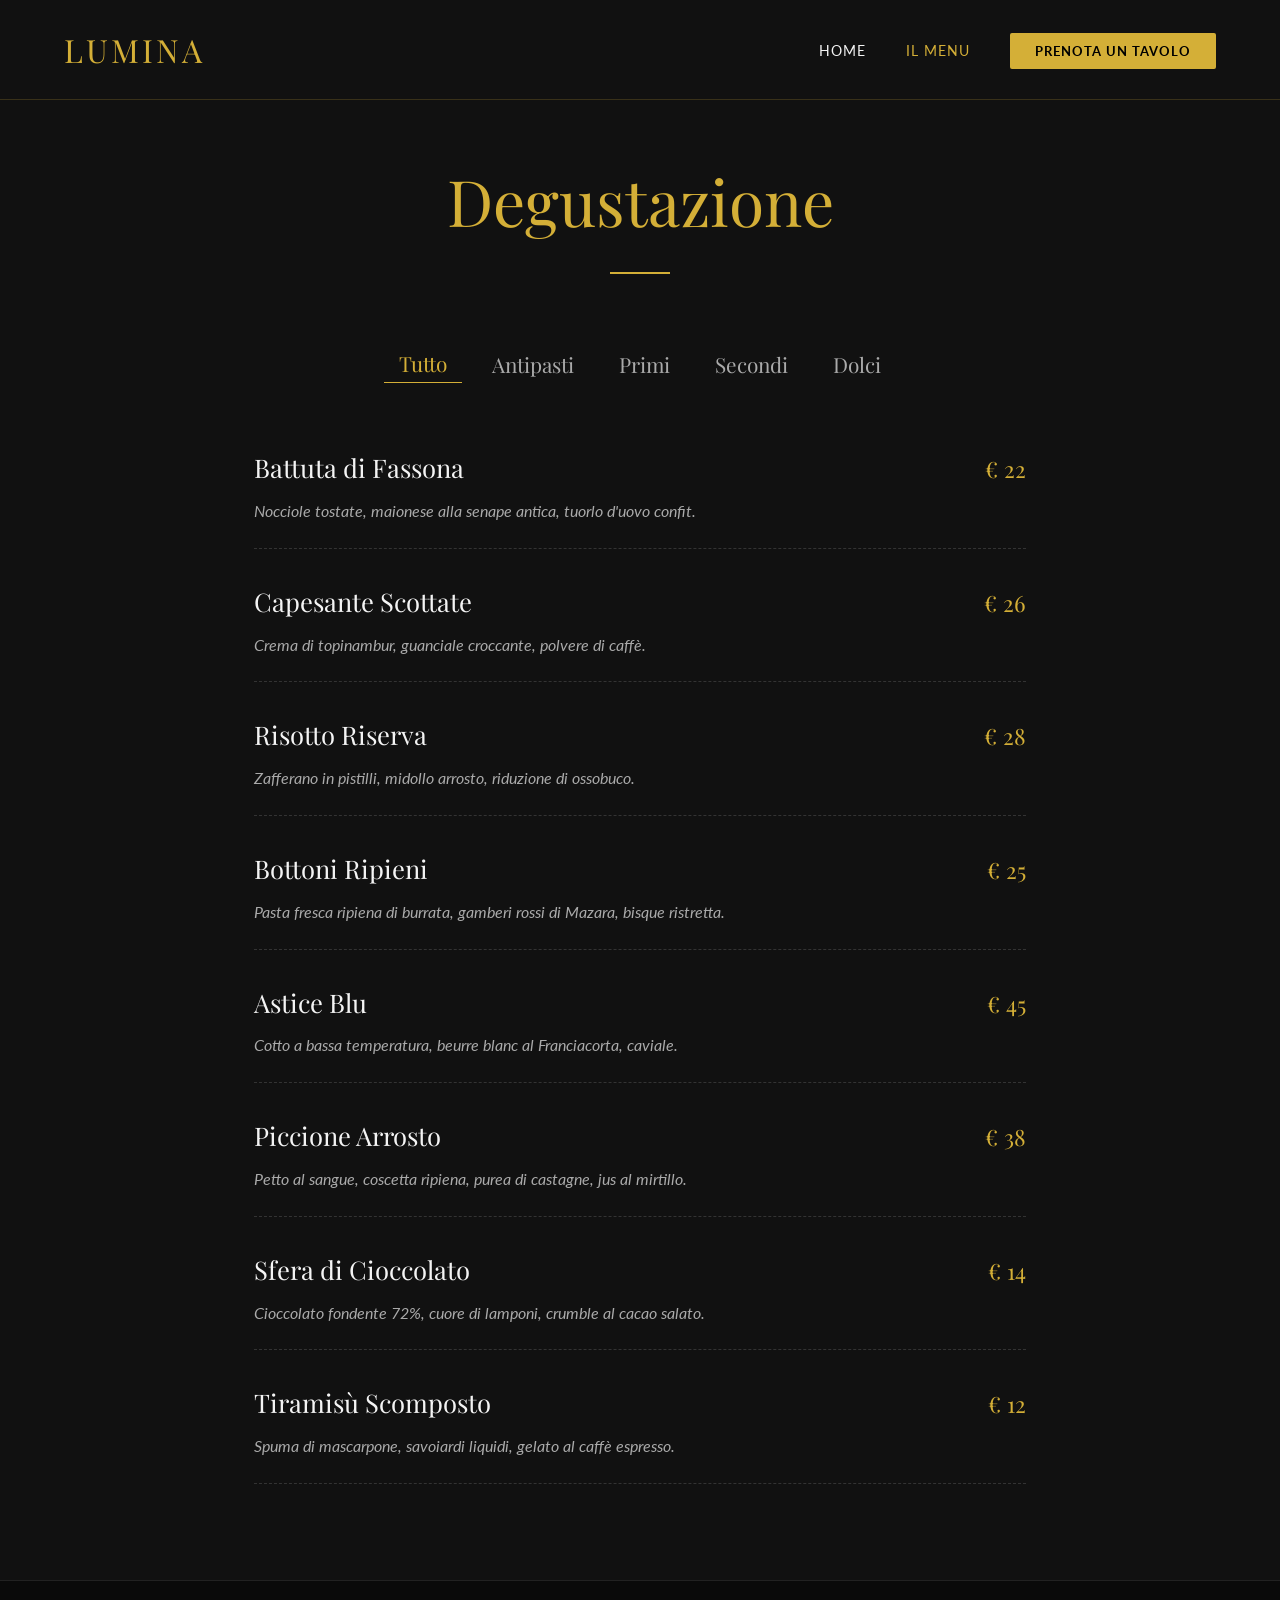
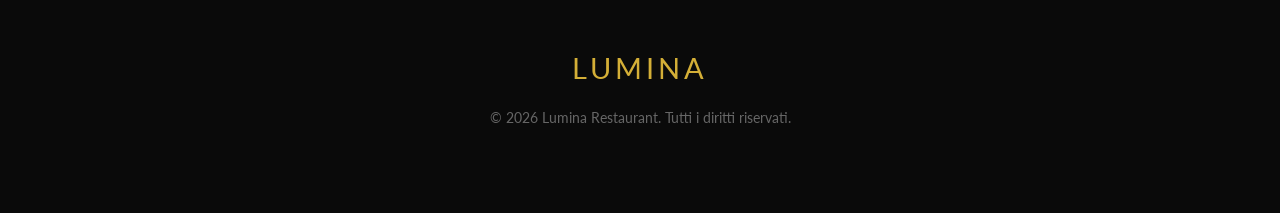
==== menu.html @ 6d0d4cee "Add files via upload" ====
<!DOCTYPE html>
<html lang="it">
<head>
    <meta charset="UTF-8">
    <meta name="viewport" content="width=device-width, initial-scale=1.0">
    <title>Menu | Lumina</title>
    <link rel="stylesheet" href="style.css">
    <link href="https://cdnjs.cloudflare.com/ajax/libs/font-awesome/6.0.0/css/all.min.css" rel="stylesheet">
    <link href="https://fonts.googleapis.com/css2?family=Playfair+Display:ital,wght@0,400;0,700;1,400&family=Lato:wght@300;400;700&display=swap" rel="stylesheet">
</head>
<body>
    <header style="background-color: #111;">
        <div class="logo">LUMINA</div>
        <nav>
            <ul>
                <li><a href="index.html">Home</a></li>
                <li><a href="menu.html" class="active">Il Menu</a></li>
                <li><a href="prenotazioni.html" class="btn-gold">Prenota un Tavolo</a></li>
            </ul>
        </nav>
    </header>

    <section class="page-title">
        <h1>Degustazione</h1>
        <div class="divider center"></div>
    </section>

    <section class="menu-section">
        <div class="menu-filters">
            <button class="filter-btn active" onclick="filtraMenu('tutti')">Tutto</button>
            <button class="filter-btn" onclick="filtraMenu('antipasti')">Antipasti</button>
            <button class="filter-btn" onclick="filtraMenu('primi')">Primi</button>
            <button class="filter-btn" onclick="filtraMenu('secondi')">Secondi</button>
            <button class="filter-btn" onclick="filtraMenu('dolci')">Dolci</button>
        </div>

        <div class="menu-container">
            <div class="menu-item antipasti">
                <div class="menu-header">
                    <h4>Battuta di Fassona</h4>
                    <span class="price">€ 22</span>
                </div>
                <p>Nocciole tostate, maionese alla senape antica, tuorlo d'uovo confit.</p>
            </div>
            
            <div class="menu-item antipasti">
                <div class="menu-header">
                    <h4>Capesante Scottate</h4>
                    <span class="price">€ 26</span>
                </div>
                <p>Crema di topinambur, guanciale croccante, polvere di caffè.</p>
            </div>

            <div class="menu-item primi">
                <div class="menu-header">
                    <h4>Risotto Riserva</h4>
                    <span class="price">€ 28</span>
                </div>
                <p>Zafferano in pistilli, midollo arrosto, riduzione di ossobuco.</p>
            </div>

            <div class="menu-item primi">
                <div class="menu-header">
                    <h4>Bottoni Ripieni</h4>
                    <span class="price">€ 25</span>
                </div>
                <p>Pasta fresca ripiena di burrata, gamberi rossi di Mazara, bisque ristretta.</p>
            </div>

            <div class="menu-item secondi">
                <div class="menu-header">
                    <h4>Astice Blu</h4>
                    <span class="price">€ 45</span>
                </div>
                <p>Cotto a bassa temperatura, beurre blanc al Franciacorta, caviale.</p>
            </div>

            <div class="menu-item secondi">
                <div class="menu-header">
                    <h4>Piccione Arrosto</h4>
                    <span class="price">€ 38</span>
                </div>
                <p>Petto al sangue, coscetta ripiena, purea di castagne, jus al mirtillo.</p>
            </div>

            <div class="menu-item dolci">
                <div class="menu-header">
                    <h4>Sfera di Cioccolato</h4>
                    <span class="price">€ 14</span>
                </div>
                <p>Cioccolato fondente 72%, cuore di lamponi, crumble al cacao salato.</p>
            </div>
            
            <div class="menu-item dolci">
                <div class="menu-header">
                    <h4>Tiramisù Scomposto</h4>
                    <span class="price">€ 12</span>
                </div>
                <p>Spuma di mascarpone, savoiardi liquidi, gelato al caffè espresso.</p>
            </div>
        </div>
    </section>

    <footer>
        <div class="footer-content">
            <div class="footer-logo">LUMINA</div>
            <p>© 2026 Lumina Restaurant. Tutti i diritti riservati.</p>
        </div>
    </footer>

    <script src="script.js"></script>
</body>
</html>
---- style.css ----
@import url('https://fonts.googleapis.com/css2?family=Playfair+Display:ital,wght@0,400;0,700;1,400&family=Lato:wght@300;400;700&display=swap');

:root {
    --bg-dark: #111111;
    --bg-card: #1a1a1a;
    --gold: #d4af37;
    --gold-hover: #f1cc55;
    --text-light: #f4f4f4;
    --text-muted: #aaaaaa;
    --font-heading: 'Playfair Display', serif;
    --font-body: 'Lato', sans-serif;
}

* { margin: 0; padding: 0; box-sizing: border-box; }
body { background-color: var(--bg-dark); color: var(--text-light); font-family: var(--font-body); line-height: 1.6; }
h1, h2, h3, h4, .logo { font-family: var(--font-heading); font-weight: 400; }
a { text-decoration: none; color: inherit; }

/* --- HEADER --- */
header { display: flex; justify-content: space-between; align-items: center; padding: 1.5rem 5%; position: fixed; width: 100%; top: 0; z-index: 1000; background: rgba(17, 17, 17, 0.8); backdrop-filter: blur(10px); border-bottom: 1px solid rgba(212, 175, 55, 0.2); }
.logo { font-size: 2rem; color: var(--gold); letter-spacing: 3px; }
nav ul { display: flex; gap: 2.5rem; list-style: none; align-items: center; }
nav a { font-size: 0.9rem; text-transform: uppercase; letter-spacing: 1px; transition: 0.3s; }
nav a:hover, nav a.active { color: var(--gold); }

/* BOTTONI */
.btn-gold { background: var(--gold); color: #000; padding: 10px 25px; font-weight: 700; text-transform: uppercase; letter-spacing: 1px; font-size: 0.8rem; transition: 0.3s; border-radius: 2px; }
.btn-gold:hover { background: var(--gold-hover); }
.btn-gold-outline { border: 1px solid var(--gold); color: var(--gold); padding: 12px 30px; font-weight: 400; text-transform: uppercase; letter-spacing: 2px; transition: 0.3s; }
.btn-gold-outline:hover { background: var(--gold); color: #000; }

/* --- HERO CON PARALLASSE --- */
.hero-parallax { background-image: url('https://images.unsplash.com/photo-1514933651103-005eec06c04b?q=80&w=1920&auto=format&fit=crop'); background-attachment: fixed; background-position: center; background-repeat: no-repeat; background-size: cover; height: 100vh; display: flex; align-items: center; justify-content: center; text-align: center; }
.hero-overlay { background: rgba(0, 0, 0, 0.6); padding: 50px; border: 1px solid rgba(212, 175, 55, 0.3); backdrop-filter: blur(3px); }
.hero-overlay h1 { font-size: 5rem; color: var(--gold); margin-bottom: 10px; font-style: italic; }
.hero-overlay p { font-size: 1.2rem; color: var(--text-light); margin-bottom: 40px; font-family: var(--font-heading); }

/* --- SEZIONE STORIA --- */
.story-section { padding: 6rem 5%; max-width: 1200px; margin: 0 auto; }
.story-content { display: flex; align-items: center; gap: 4rem; flex-wrap: wrap; }
.story-text, .story-image { flex: 1; min-width: 300px; }
.story-text h2 { font-size: 3rem; color: var(--gold); }
.divider { width: 60px; height: 2px; background: var(--gold); margin: 20px 0; }
.divider.center { margin: 20px auto; }
.story-text p { font-size: 1.1rem; color: var(--text-muted); margin-bottom: 30px; }
.link-discover { color: var(--gold); font-family: var(--font-heading); font-size: 1.2rem; font-style: italic; transition: 0.3s; }
.link-discover:hover { color: var(--text-light); }
.story-image img { width: 100%; border: 1px solid rgba(212, 175, 55, 0.3); padding: 15px; }

/* --- PIATTI FIRMATI --- */
.signature-dishes { padding: 5rem 5%; background: var(--bg-card); text-align: center; }
.signature-dishes h2 { font-size: 3rem; color: var(--gold); }
.dish-grid { display: grid; grid-template-columns: repeat(auto-fit, minmax(300px, 1fr)); gap: 3rem; margin-top: 4rem; }
.dish-card { text-align: center; }
.img-wrapper { overflow: hidden; margin-bottom: 20px; border-radius: 2px; }
.dish-card img { width: 100%; height: 350px; object-fit: cover; transition: transform 0.6s ease; }
.dish-card:hover img { transform: scale(1.08); }
.dish-card h3 { font-size: 1.8rem; margin-bottom: 10px; color: var(--gold); }
.dish-card p { color: var(--text-muted); }

/* --- MENU PAGINA --- */
.page-title { padding: 150px 5% 50px; text-align: center; }
.page-title h1 { font-size: 4rem; color: var(--gold); }
.menu-section { max-width: 900px; margin: 0 auto; padding: 0 5% 6rem; }
.menu-filters { display: flex; justify-content: center; gap: 15px; margin-bottom: 4rem; flex-wrap: wrap; }
.filter-btn { background: transparent; border: none; color: var(--text-muted); font-family: var(--font-heading); font-size: 1.3rem; cursor: pointer; transition: 0.3s; padding: 5px 15px; }
.filter-btn:hover, .filter-btn.active { color: var(--gold); border-bottom: 1px solid var(--gold); }
.menu-container { display: flex; flex-direction: column; gap: 2rem; }
.menu-item { border-bottom: 1px dashed #333; padding-bottom: 1.5rem; transition: opacity 0.4s; }
.menu-header { display: flex; justify-content: space-between; align-items: baseline; margin-bottom: 10px; }
.menu-header h4 { font-size: 1.6rem; color: var(--text-light); }
.menu-header .price { color: var(--gold); font-family: var(--font-heading); font-size: 1.4rem; }
.menu-item p { color: var(--text-muted); font-style: italic; }

/* --- PRENOTAZIONI PAGINA --- */
.reservation-section { padding: 150px 5% 6rem; max-width: 1100px; margin: 0 auto; }
.res-container { display: flex; flex-wrap: wrap; gap: 4rem; background: var(--bg-card); padding: 4rem; border: 1px solid #333; }
.res-info { flex: 1; min-width: 300px; }
.res-info h2 { font-size: 3rem; color: var(--gold); }
.res-info h3 { color: var(--text-light); margin-top: 30px; font-size: 1.5rem; }
.res-form { flex: 1.5; min-width: 300px; }
.form-row { display: flex; gap: 20px; flex-wrap: wrap; }
.input-group { flex: 1; min-width: 200px; margin-bottom: 25px; }
.input-group label { display: block; color: var(--gold); font-size: 0.9rem; margin-bottom: 8px; text-transform: uppercase; letter-spacing: 1px; }
.input-group input, .input-group select, .input-group textarea { width: 100%; background: transparent; border: none; border-bottom: 1px solid #555; color: white; padding: 10px 0; font-family: var(--font-body); font-size: 1rem; transition: 0.3s; }
.input-group input:focus, .input-group select:focus, .input-group textarea:focus { outline: none; border-bottom-color: var(--gold); }
.input-group select option { background: var(--bg-card); color: white; }

/* --- FOOTER --- */
footer { text-align: center; padding: 4rem 5%; border-top: 1px solid #222; background: #0a0a0a; }
.footer-logo { font-size: 1.8rem; color: var(--gold); letter-spacing: 4px; margin-bottom: 15px; }
.footer-content p { color: #666; font-size: 0.9rem; margin-bottom: 20px; }
.socials a { color: var(--gold); font-size: 1.2rem; margin: 0 10px; transition: 0.3s; }
.socials a:hover { color: var(--text-light); }
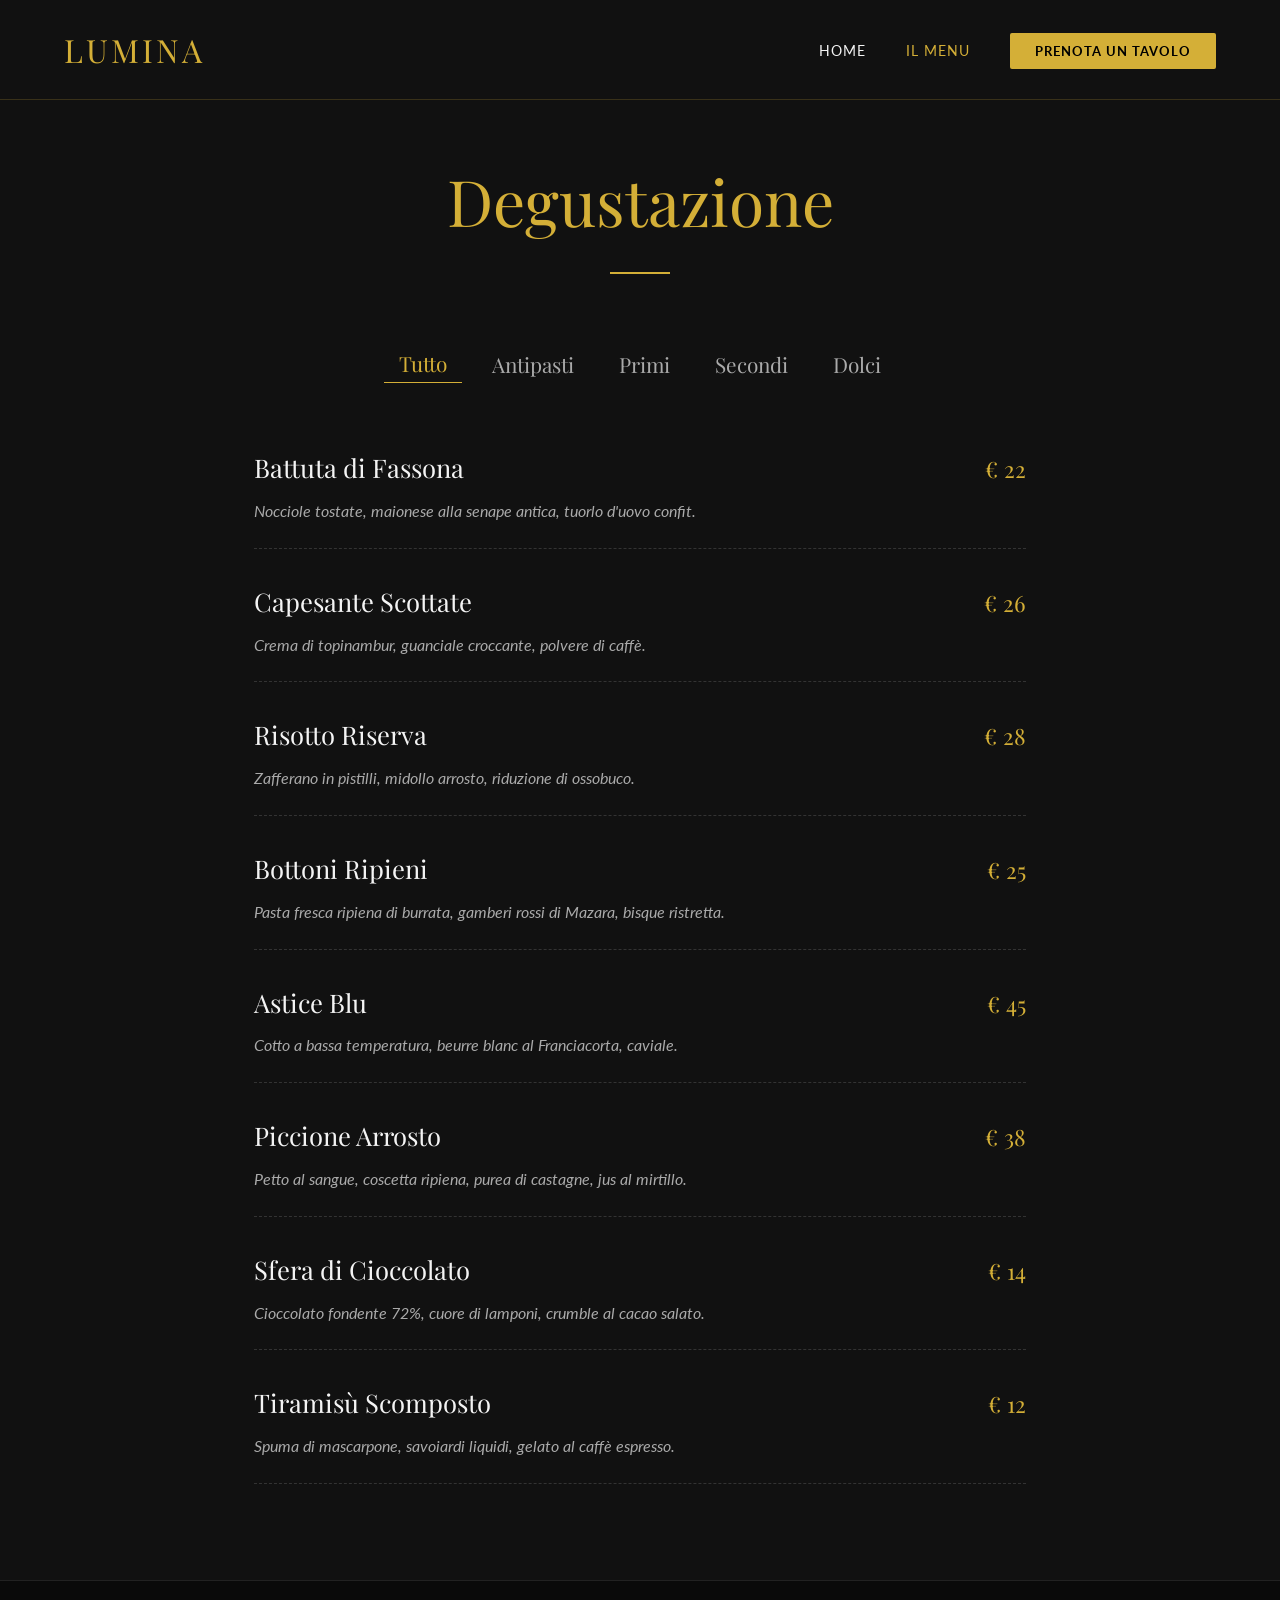
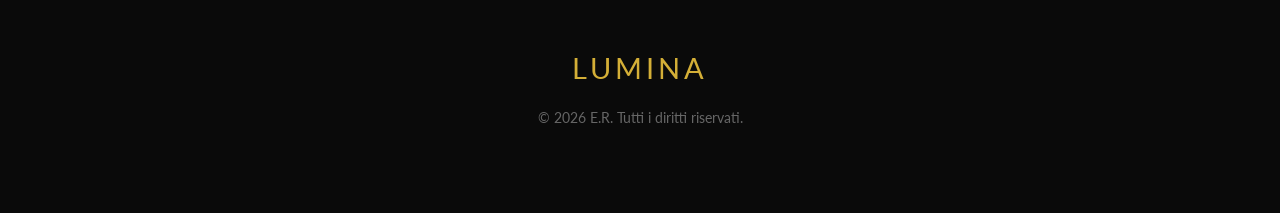
==== commit 8020baeb: "menu.html" ====
--- a/menu.html
+++ b/menu.html
@@ -104,10 +104,10 @@
     <footer>
         <div class="footer-content">
             <div class="footer-logo">LUMINA</div>
-            <p>© 2026 Lumina Restaurant. Tutti i diritti riservati.</p>
+            <p>© 2026 E.R. Tutti i diritti riservati.</p>
         </div>
     </footer>
 
     <script src="script.js"></script>
 </body>
-</html>+</html>
